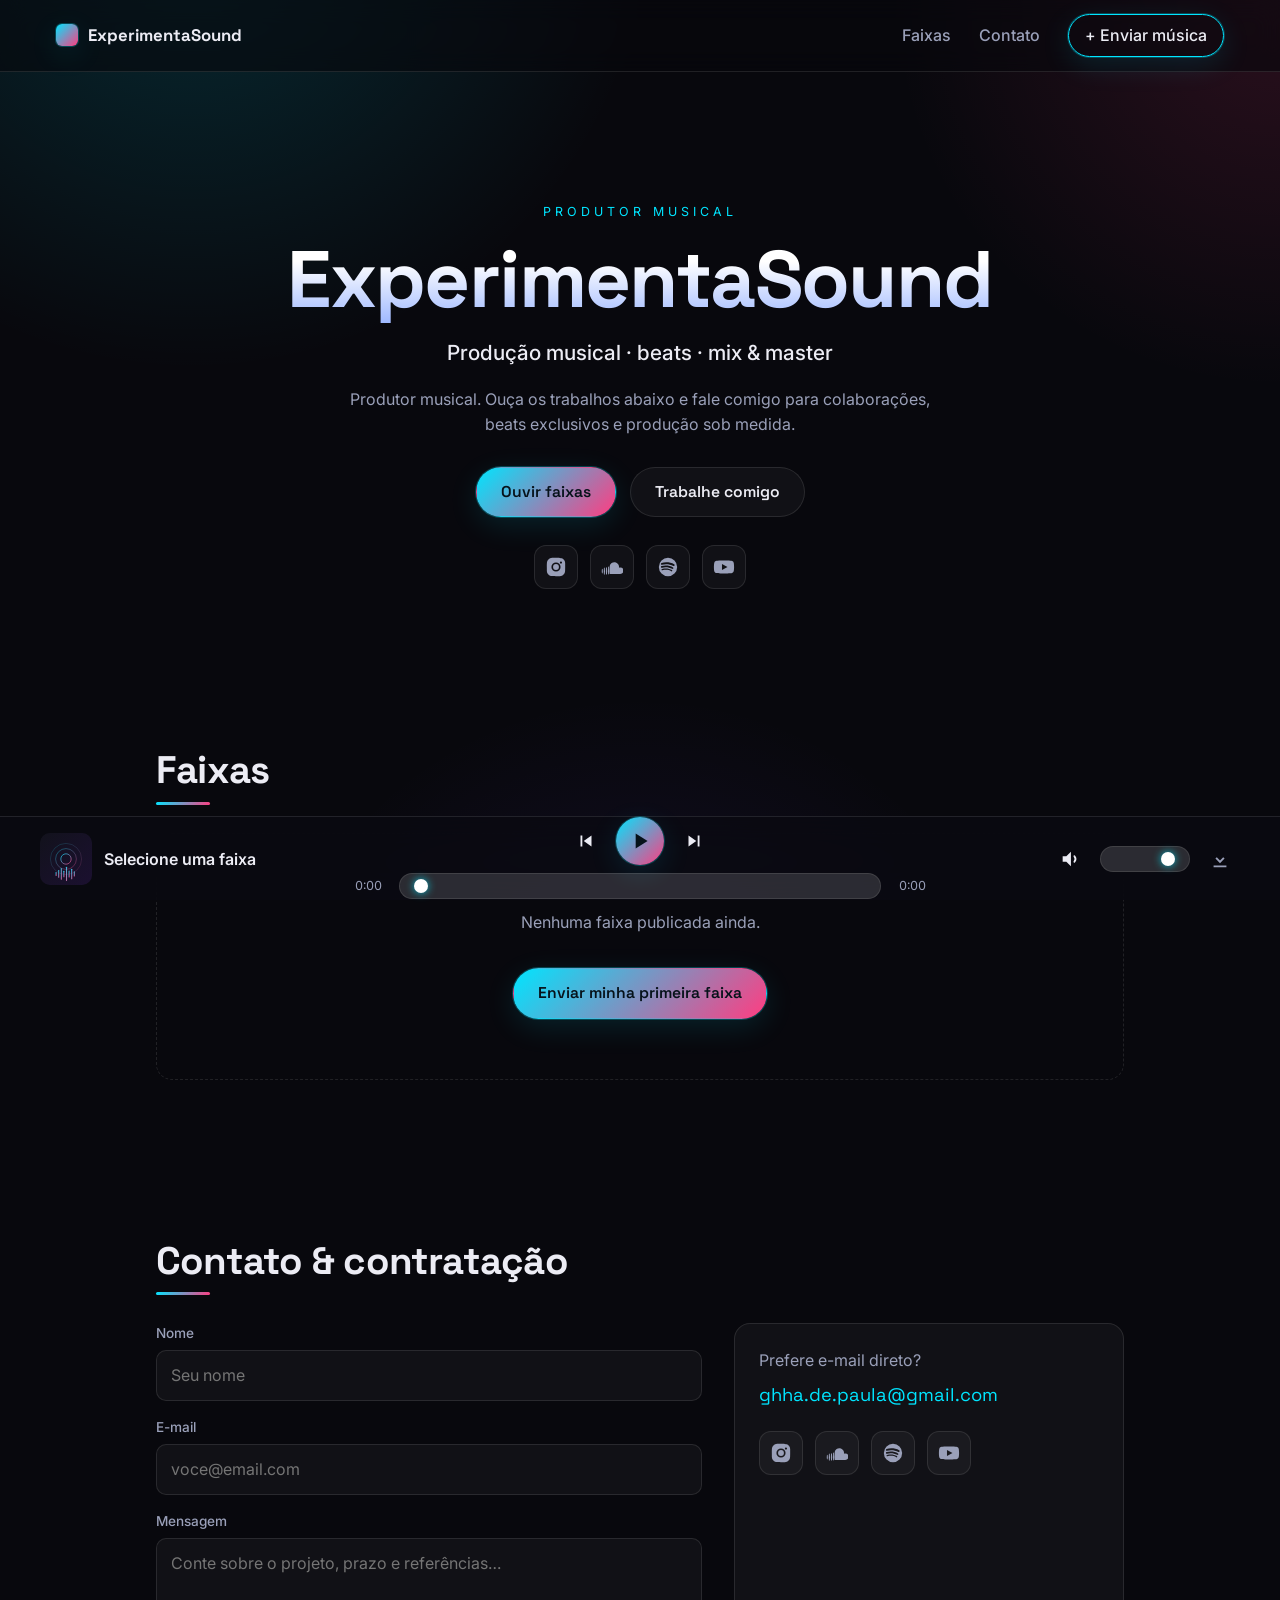
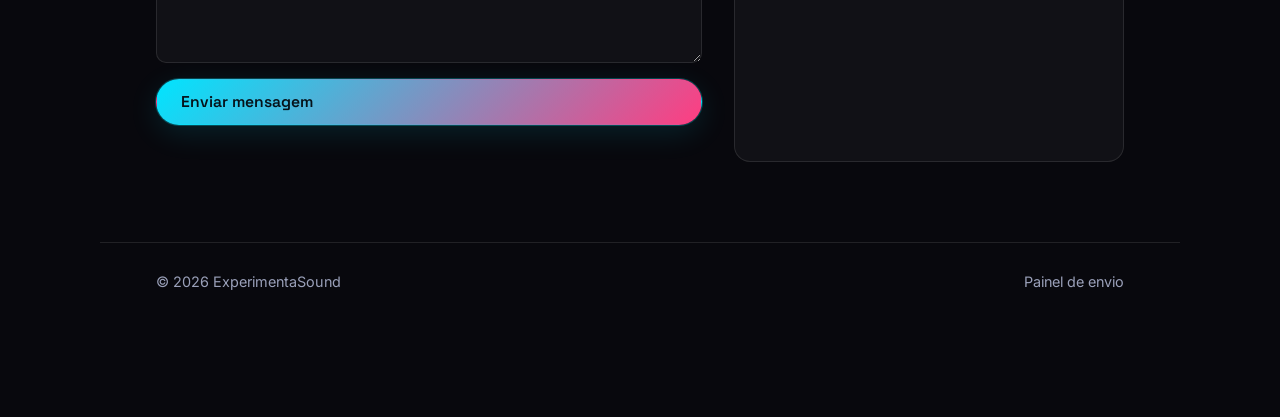
==== index.html @ d0bf810f "Add production-ready music producer site (GitHub Pages + Actions) Static dark/neon site for a music " ====
<!DOCTYPE html>
<html lang="pt-BR">
<head>
  <meta charset="UTF-8" />
  <meta name="viewport" content="width=device-width, initial-scale=1.0" />
  <meta name="description" content="Produtor musical — ouça as faixas, baixe e entre em contato para colaborações e produção." />
  <meta name="theme-color" content="#0a0a0f" />
  <meta property="og:title" content="ExperimentaSound — Produtor Musical" />
  <meta property="og:description" content="Ouça as faixas, baixe e entre em contato." />
  <meta property="og:type" content="website" />
  <title>ExperimentaSound · Produtor Musical</title>
  <link rel="icon" href="assets/default-cover.svg" />
  <link rel="preconnect" href="https://fonts.googleapis.com" />
  <link rel="preconnect" href="https://fonts.gstatic.com" crossorigin />
  <link href="https://fonts.googleapis.com/css2?family=Inter:wght@400;500;600&family=Space+Grotesk:wght@500;600;700&display=swap" rel="stylesheet" />
  <link rel="stylesheet" href="css/styles.css" />
</head>
<body>
  <div class="bg-glow" aria-hidden="true"></div>

  <header class="site-header">
    <a class="logo" href="#top">
      <span class="logo-mark" aria-hidden="true"></span>
      <span id="brand">ExperimentaSound</span>
    </a>
    <nav class="nav">
      <a href="#tracks-section">Faixas</a>
      <a href="#contact">Contato</a>
      <a class="nav-cta" href="admin.html">+ Enviar música</a>
    </nav>
  </header>

  <main id="top">
    <!-- HERO -->
    <section class="hero">
      <p class="eyebrow">Produtor Musical</p>
      <h1 id="hero-name">ExperimentaSound</h1>
      <p id="tagline" class="tagline">Produção musical · beats · mix &amp; master</p>
      <p id="bio" class="bio"></p>
      <div class="hero-actions">
        <a class="btn btn-primary" href="#tracks-section">Ouvir faixas</a>
        <a class="btn btn-outline" href="#contact">Trabalhe comigo</a>
      </div>
      <div id="socials" class="socials"></div>
    </section>

    <!-- TRACKS -->
    <section id="tracks-section" class="section">
      <div class="section-head">
        <h2>Faixas</h2>
        <span id="track-count" class="muted"></span>
      </div>
      <div id="tracks" class="track-grid"></div>
      <div id="empty-state" class="empty" hidden>
        <p>Nenhuma faixa publicada ainda.</p>
        <a class="btn btn-primary" href="admin.html">Enviar minha primeira faixa</a>
      </div>
    </section>

    <!-- CONTACT -->
    <section id="contact" class="section contact">
      <div class="section-head"><h2>Contato &amp; contratação</h2></div>
      <div class="contact-grid">
        <form id="contact-form" class="contact-form" novalidate>
          <div class="field">
            <label for="cf-name">Nome</label>
            <input id="cf-name" name="name" type="text" required placeholder="Seu nome" />
          </div>
          <div class="field">
            <label for="cf-email">E-mail</label>
            <input id="cf-email" name="email" type="email" required placeholder="voce@email.com" />
          </div>
          <div class="field">
            <label for="cf-message">Mensagem</label>
            <textarea id="cf-message" name="message" rows="4" required placeholder="Conte sobre o projeto, prazo e referências…"></textarea>
          </div>
          <button class="btn btn-primary" type="submit">Enviar mensagem</button>
          <p id="contact-status" class="status" role="status" aria-live="polite"></p>
        </form>
        <aside class="contact-aside">
          <p>Prefere e-mail direto?</p>
          <a id="contact-email" class="contact-email" href="#">contato</a>
          <div id="socials-foot" class="socials"></div>
        </aside>
      </div>
    </section>
  </main>

  <footer class="site-footer">
    <span>© <span id="year"></span> <span id="brand-foot">ExperimentaSound</span></span>
    <a href="admin.html">Painel de envio</a>
  </footer>

  <!-- PLAYER -->
  <div id="player" class="player" role="region" aria-label="Player de áudio">
    <div class="pl-track">
      <img id="pl-cover" class="pl-cover" src="assets/default-cover.svg" alt="" />
      <div class="pl-info">
        <span id="pl-title" class="pl-title">Selecione uma faixa</span>
        <span id="pl-artist" class="pl-artist"></span>
      </div>
    </div>

    <div class="pl-controls">
      <div class="pl-buttons">
        <button id="pl-prev" class="pl-btn" aria-label="Anterior"></button>
        <button id="pl-play" class="pl-btn pl-play" aria-label="Tocar"></button>
        <button id="pl-next" class="pl-btn" aria-label="Próxima"></button>
      </div>
      <div class="pl-seek-wrap">
        <span id="pl-current" class="pl-time">0:00</span>
        <input id="pl-seek" class="range" type="range" min="0" max="0" value="0" step="1" aria-label="Posição da faixa" />
        <span id="pl-duration" class="pl-time">0:00</span>
      </div>
    </div>

    <div class="pl-right">
      <button id="pl-volume-btn" class="pl-btn pl-vol-btn" aria-label="Mudo"></button>
      <input id="pl-volume" class="range range-vol" type="range" min="0" max="1" value="1" step="0.01" aria-label="Volume" />
      <a id="pl-download" class="pl-btn pl-dl" hidden aria-label="Baixar faixa"></a>
    </div>

    <audio id="audio" preload="metadata"></audio>
  </div>

  <script type="module" src="js/app.js"></script>
</body>
</html>
---- css/styles.css ----
:root {
  --bg: #08080d;
  --bg-2: #0d0d16;
  --surface: rgba(255, 255, 255, 0.04);
  --surface-2: rgba(255, 255, 255, 0.07);
  --border: rgba(255, 255, 255, 0.10);
  --text: #ececf4;
  --muted: #9aa0b9;
  --neon: #00e5ff;
  --neon-2: #ff3d81;
  --grad: linear-gradient(135deg, var(--neon), var(--neon-2));
  --radius: 16px;
  --radius-sm: 10px;
  --player-h: 84px;
  --shadow-neon: 0 0 0 1px rgba(0, 229, 255, .25), 0 8px 30px rgba(0, 229, 255, .12);
  --font-body: 'Inter', system-ui, -apple-system, Segoe UI, Roboto, Helvetica, Arial, sans-serif;
  --font-head: 'Space Grotesk', var(--font-body);
}

* { box-sizing: border-box; }
html { scroll-behavior: smooth; scroll-padding-top: 80px; }
body {
  margin: 0;
  font-family: var(--font-body);
  background: var(--bg);
  color: var(--text);
  line-height: 1.55;
  padding-bottom: calc(var(--player-h) + 12px);
  overflow-x: hidden;
}
h1, h2, h3 { font-family: var(--font-head); line-height: 1.1; letter-spacing: -.02em; margin: 0; }
a { color: inherit; text-decoration: none; }
img { display: block; max-width: 100%; }
.muted { color: var(--muted); }
.small { font-size: .85rem; }

/* ambient neon glow */
.bg-glow {
  position: fixed; inset: 0; z-index: -1; pointer-events: none;
  background:
    radial-gradient(60vw 60vw at 15% -10%, rgba(0, 229, 255, .16), transparent 60%),
    radial-gradient(55vw 55vw at 100% 0%, rgba(255, 61, 129, .14), transparent 55%),
    radial-gradient(50vw 50vw at 50% 120%, rgba(120, 70, 255, .12), transparent 60%),
    var(--bg);
}

/* header */
.site-header {
  position: sticky; top: 0; z-index: 50;
  display: flex; align-items: center; justify-content: space-between;
  padding: 14px clamp(16px, 5vw, 56px);
  backdrop-filter: blur(12px);
  background: rgba(8, 8, 13, .6);
  border-bottom: 1px solid var(--border);
}
.logo { display: flex; align-items: center; gap: 10px; font-family: var(--font-head); font-weight: 700; font-size: 1.05rem; }
.logo-mark { width: 22px; height: 22px; border-radius: 6px; background: var(--grad); box-shadow: var(--shadow-neon); }
.nav { display: flex; align-items: center; gap: clamp(12px, 3vw, 28px); font-weight: 500; }
.nav a { color: var(--muted); transition: color .2s; }
.nav a:hover { color: var(--text); }
.nav-cta {
  color: var(--text) !important; padding: 8px 16px; border-radius: 999px;
  border: 1px solid var(--neon); box-shadow: var(--shadow-neon);
}
.nav-cta:hover { background: rgba(0, 229, 255, .1); }

/* hero */
.hero {
  text-align: center; padding: clamp(60px, 12vw, 130px) clamp(16px, 5vw, 56px) clamp(40px, 7vw, 80px);
  max-width: 880px; margin: 0 auto;
}
.eyebrow { text-transform: uppercase; letter-spacing: .32em; font-size: .78rem; color: var(--neon); margin: 0 0 14px; }
.hero h1 { font-size: clamp(2.4rem, 8vw, 5rem); font-weight: 700; overflow-wrap: break-word; word-break: break-word; max-width: 100%; }
.hero h1 {
  background: linear-gradient(180deg, #fff 30%, #9fb9ff);
  -webkit-background-clip: text; background-clip: text; color: transparent;
}
.tagline { font-size: clamp(1rem, 2.5vw, 1.3rem); color: var(--text); margin: 14px 0 0; font-weight: 500; }
.bio { color: var(--muted); max-width: 620px; margin: 18px auto 0; }
.hero-actions { display: flex; gap: 14px; justify-content: center; flex-wrap: wrap; margin-top: 30px; }

/* buttons */
.btn {
  display: inline-flex; align-items: center; gap: 8px; cursor: pointer;
  font-family: var(--font-head); font-weight: 600; font-size: .98rem;
  padding: 12px 24px; border-radius: 999px; border: 1px solid transparent;
  transition: transform .15s, box-shadow .2s, background .2s, border-color .2s;
}
.btn:active { transform: translateY(1px); }
.btn-primary { background: var(--grad); color: #06121a; box-shadow: var(--shadow-neon); }
.btn-primary:hover { box-shadow: 0 0 0 1px rgba(0, 229, 255, .5), 0 10px 40px rgba(0, 229, 255, .3); }
.btn-outline { border-color: var(--border); color: var(--text); background: var(--surface); }
.btn-outline:hover { border-color: var(--neon); }
.btn-ghost { background: none; border: 1px solid var(--border); color: var(--muted); padding: 8px 14px; border-radius: 999px; font-family: var(--font-head); cursor: pointer; }
.btn-ghost:hover { color: var(--text); border-color: var(--neon); }
.btn-ghost.danger:hover { color: var(--neon-2); border-color: var(--neon-2); }
.btn svg { width: 18px; height: 18px; fill: currentColor; }
.btn:disabled { opacity: .55; cursor: not-allowed; }

/* socials */
.socials { display: flex; gap: 12px; justify-content: center; flex-wrap: wrap; margin-top: 28px; }
.social {
  width: 44px; height: 44px; display: grid; place-items: center; border-radius: 12px;
  border: 1px solid var(--border); background: var(--surface); color: var(--muted);
  transition: color .2s, border-color .2s, transform .15s;
}
.social svg { width: 22px; height: 22px; fill: currentColor; }
.social:hover { color: var(--neon); border-color: var(--neon); transform: translateY(-2px); }

/* sections */
.section { max-width: 1080px; margin: 0 auto; padding: clamp(40px, 7vw, 80px) clamp(16px, 5vw, 56px); }
.section-head { display: flex; align-items: baseline; gap: 14px; margin-bottom: 28px; }
.section-head h2 { font-size: clamp(1.6rem, 4vw, 2.4rem); }
.section-head h2::after { content: ''; display: block; width: 54px; height: 3px; margin-top: 10px; background: var(--grad); border-radius: 3px; }

/* track grid */
.track-grid { display: grid; grid-template-columns: repeat(auto-fill, minmax(220px, 1fr)); gap: 20px; }
.card {
  background: var(--surface); border: 1px solid var(--border); border-radius: var(--radius);
  overflow: hidden; cursor: pointer; transition: transform .18s, border-color .2s, box-shadow .25s;
  outline: none;
}
.card:hover, .card:focus-visible { transform: translateY(-4px); border-color: rgba(0, 229, 255, .5); box-shadow: var(--shadow-neon); }
.card.is-playing { border-color: var(--neon); box-shadow: var(--shadow-neon); }
.card-art { position: relative; aspect-ratio: 1 / 1; background: var(--bg-2); }
.card-art img { width: 100%; height: 100%; object-fit: cover; }
.card-play {
  position: absolute; right: 12px; bottom: 12px; width: 48px; height: 48px; border-radius: 50%;
  display: grid; place-items: center; background: var(--grad); color: #06121a;
  box-shadow: var(--shadow-neon); transform: translateY(8px); opacity: 0; transition: .2s;
}
.card-play svg { width: 24px; height: 24px; fill: currentColor; }
.card:hover .card-play, .card:focus-visible .card-play, .card.is-playing .card-play { opacity: 1; transform: translateY(0); }
.card-meta { padding: 14px 16px 16px; }
.card-title { font-size: 1.05rem; font-weight: 600; white-space: nowrap; overflow: hidden; text-overflow: ellipsis; }
.card-sub { margin: 4px 0 0; color: var(--muted); font-size: .9rem; }
.card-foot { display: flex; align-items: center; justify-content: space-between; margin-top: 10px; min-height: 22px; }
.card-dur { color: var(--muted); font-size: .82rem; font-variant-numeric: tabular-nums; }
.card-dl { color: var(--muted); display: inline-grid; place-items: center; width: 34px; height: 34px; border-radius: 8px; border: 1px solid var(--border); margin-left: auto; }
.card-dl svg { width: 18px; height: 18px; fill: currentColor; }
.card-dl:hover { color: var(--neon); border-color: var(--neon); }
.badge { position: absolute; top: 10px; left: 10px; font-size: .68rem; text-transform: uppercase; letter-spacing: .08em; padding: 3px 8px; border-radius: 999px; font-weight: 600; }
.badge-local { background: rgba(255, 61, 129, .18); color: #ff90b8; border: 1px solid rgba(255, 61, 129, .4); }

/* empty */
.empty { text-align: center; padding: 60px 20px; border: 1px dashed var(--border); border-radius: var(--radius); color: var(--muted); }
.empty .btn { margin-top: 18px; }

/* contact */
.contact-grid { display: grid; grid-template-columns: 1.4fr 1fr; gap: 32px; }
.contact-form { display: grid; gap: 16px; }
.field { display: grid; gap: 6px; }
.field label { font-size: .85rem; color: var(--muted); font-weight: 500; }
input, textarea {
  width: 100%; font: inherit; color: var(--text);
  background: var(--surface); border: 1px solid var(--border); border-radius: var(--radius-sm);
  padding: 12px 14px; transition: border-color .2s, box-shadow .2s;
}
input:focus, textarea:focus { outline: none; border-color: var(--neon); box-shadow: 0 0 0 3px rgba(0, 229, 255, .15); }
textarea { resize: vertical; }
.contact-aside { background: var(--surface); border: 1px solid var(--border); border-radius: var(--radius); padding: 24px; }
.contact-aside p { margin: 0 0 8px; color: var(--muted); }
.contact-email { font-family: var(--font-head); font-size: 1.15rem; color: var(--neon); word-break: break-all; }
.contact-aside .socials { justify-content: flex-start; margin-top: 22px; }
.status { font-size: .9rem; color: var(--muted); margin: 4px 0 0; min-height: 1.2em; }
.status.ok { color: #56e39f; }
.status.err { color: #ff7a9c; }

/* footer */
.site-footer {
  max-width: 1080px; margin: 0 auto; padding: 28px clamp(16px, 5vw, 56px);
  display: flex; justify-content: space-between; align-items: center; gap: 16px;
  border-top: 1px solid var(--border); color: var(--muted); font-size: .9rem;
}
.site-footer a { color: var(--muted); }
.site-footer a:hover { color: var(--neon); }

/* player */
.player {
  position: fixed; left: 0; right: 0; bottom: 0; z-index: 60; height: var(--player-h);
  display: grid; grid-template-columns: minmax(180px, 1fr) 2fr minmax(160px, 1fr);
  align-items: center; gap: 18px; padding: 0 clamp(14px, 4vw, 40px);
  background: rgba(10, 10, 18, .82); backdrop-filter: blur(18px);
  border-top: 1px solid var(--border);
  transform: translateY(0); transition: opacity .3s;
}
.pl-track { display: flex; align-items: center; gap: 12px; min-width: 0; }
.pl-cover { width: 52px; height: 52px; border-radius: 10px; object-fit: cover; background: var(--bg-2); flex: none; }
.pl-info { display: flex; flex-direction: column; min-width: 0; }
.pl-title { font-weight: 600; white-space: nowrap; overflow: hidden; text-overflow: ellipsis; }
.pl-artist { color: var(--muted); font-size: .85rem; white-space: nowrap; overflow: hidden; text-overflow: ellipsis; }
.pl-controls { display: flex; flex-direction: column; gap: 6px; justify-content: center; }
.pl-buttons { display: flex; align-items: center; justify-content: center; gap: 10px; }
.pl-btn {
  background: none; border: none; color: var(--text); cursor: pointer;
  width: 40px; height: 40px; border-radius: 50%; display: grid; place-items: center; transition: color .2s, background .2s;
}
.pl-btn svg { width: 22px; height: 22px; fill: currentColor; }
.pl-btn:hover { color: var(--neon); }
.pl-play { width: 48px; height: 48px; background: var(--grad); color: #06121a; box-shadow: var(--shadow-neon); }
.pl-play:hover { color: #06121a; }
.pl-play svg { width: 26px; height: 26px; }
.pl-seek-wrap { display: flex; align-items: center; gap: 10px; }
.pl-time { font-size: .78rem; color: var(--muted); font-variant-numeric: tabular-nums; min-width: 38px; text-align: center; }
.pl-right { display: flex; align-items: center; justify-content: flex-end; gap: 8px; }
.pl-dl { color: var(--muted); }
.pl-dl:hover { color: var(--neon); }

/* range inputs with neon fill */
.range {
  -webkit-appearance: none; appearance: none; height: 5px; border-radius: 999px; cursor: pointer; flex: 1;
  background: linear-gradient(var(--grad)) no-repeat, rgba(255, 255, 255, .14);
  background-size: var(--fill, 0%) 100%; background-color: rgba(255, 255, 255, .14);
}
.range::-webkit-slider-thumb { -webkit-appearance: none; appearance: none; width: 14px; height: 14px; border-radius: 50%; background: #fff; box-shadow: 0 0 8px rgba(0, 229, 255, .8); }
.range::-moz-range-thumb { width: 14px; height: 14px; border: none; border-radius: 50%; background: #fff; box-shadow: 0 0 8px rgba(0, 229, 255, .8); }
.range-vol { flex: none; width: 90px; }

/* responsive */
@media (max-width: 860px) {
  .contact-grid { grid-template-columns: 1fr; }
}
@media (max-width: 720px) {
  .nav a:not(.nav-cta) { display: none; }
  .player { grid-template-columns: 1fr auto; grid-template-areas: 'track right' 'controls controls'; gap: 8px 12px; height: auto; padding: 10px clamp(14px, 4vw, 40px); }
  .pl-track { grid-area: track; }
  .pl-right { grid-area: right; }
  .pl-controls { grid-area: controls; }
  .range-vol, .pl-vol-btn { display: none; }
  body { padding-bottom: 130px; }
}
@media (prefers-reduced-motion: reduce) {
  * { scroll-behavior: auto; transition: none !important; }
}
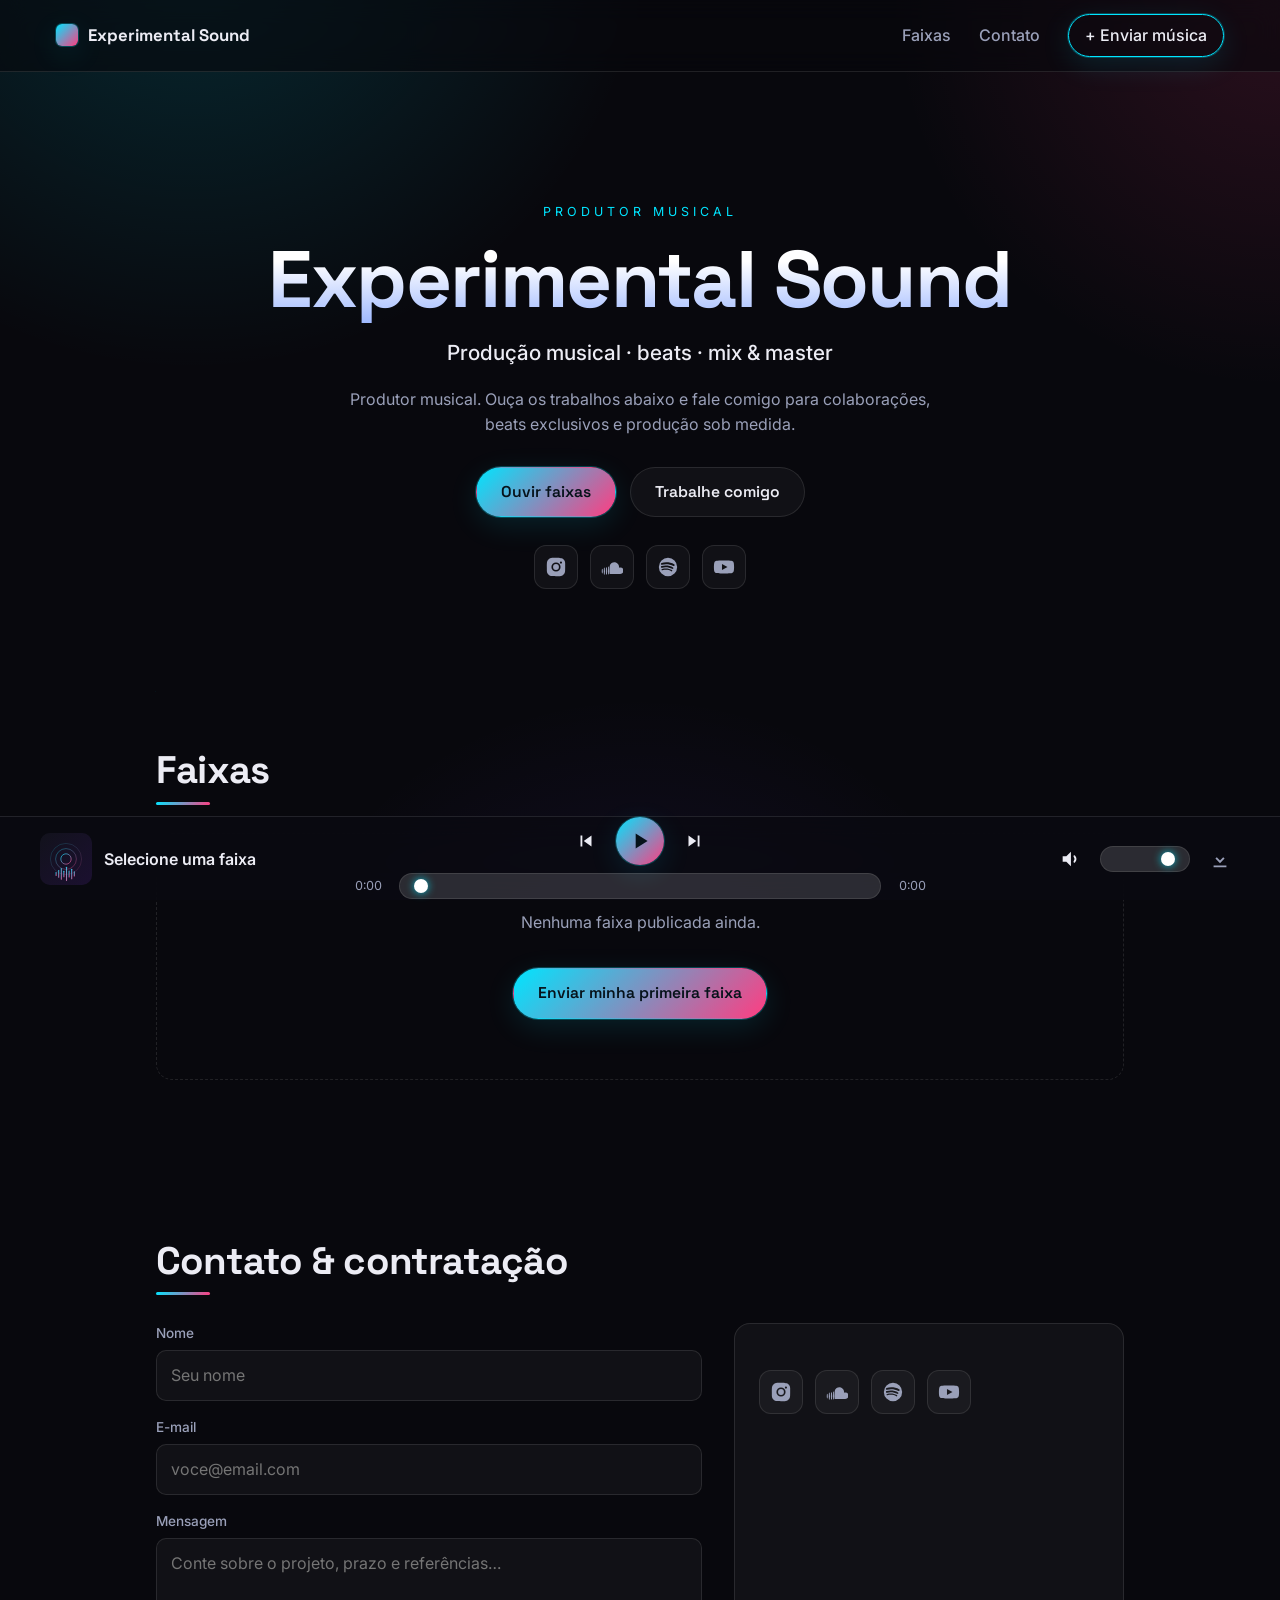
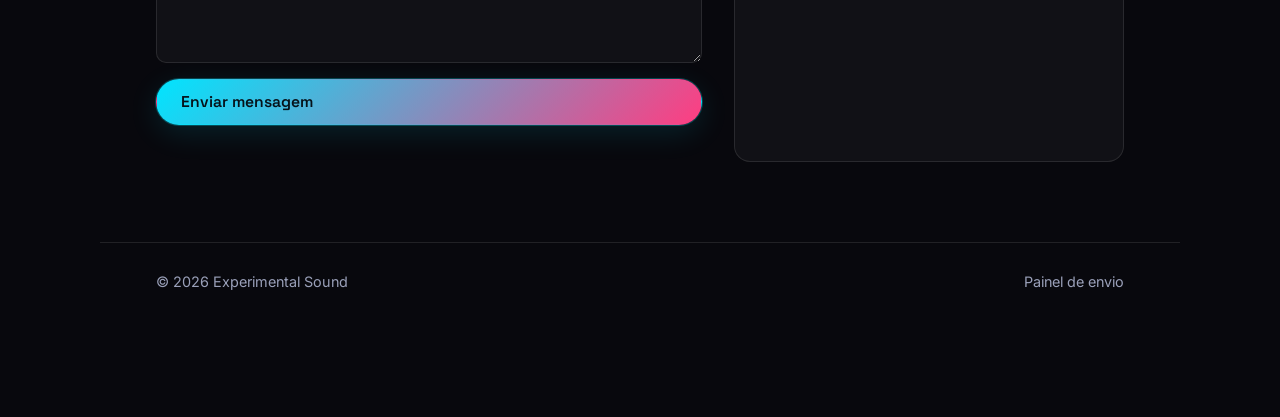
==== commit 09f97303: "Rename brand to "Experimental Sound" and remove personal e-mail - Update brand/title across index, a" ====
--- a/index.html
+++ b/index.html
@@ -5,10 +5,10 @@
   <meta name="viewport" content="width=device-width, initial-scale=1.0" />
   <meta name="description" content="Produtor musical — ouça as faixas, baixe e entre em contato para colaborações e produção." />
   <meta name="theme-color" content="#0a0a0f" />
-  <meta property="og:title" content="ExperimentaSound — Produtor Musical" />
+  <meta property="og:title" content="Experimental Sound — Produtor Musical" />
   <meta property="og:description" content="Ouça as faixas, baixe e entre em contato." />
   <meta property="og:type" content="website" />
-  <title>ExperimentaSound · Produtor Musical</title>
+  <title>Experimental Sound · Produtor Musical</title>
   <link rel="icon" href="assets/default-cover.svg" />
   <link rel="preconnect" href="https://fonts.googleapis.com" />
   <link rel="preconnect" href="https://fonts.gstatic.com" crossorigin />
@@ -21,7 +21,7 @@
   <header class="site-header">
     <a class="logo" href="#top">
       <span class="logo-mark" aria-hidden="true"></span>
-      <span id="brand">ExperimentaSound</span>
+      <span id="brand">Experimental Sound</span>
     </a>
     <nav class="nav">
       <a href="#tracks-section">Faixas</a>
@@ -34,7 +34,7 @@
     <!-- HERO -->
     <section class="hero">
       <p class="eyebrow">Produtor Musical</p>
-      <h1 id="hero-name">ExperimentaSound</h1>
+      <h1 id="hero-name">Experimental Sound</h1>
       <p id="tagline" class="tagline">Produção musical · beats · mix &amp; master</p>
       <p id="bio" class="bio"></p>
       <div class="hero-actions">
@@ -78,7 +78,7 @@
           <p id="contact-status" class="status" role="status" aria-live="polite"></p>
         </form>
         <aside class="contact-aside">
-          <p>Prefere e-mail direto?</p>
+          <p id="contact-email-label">Prefere e-mail direto?</p>
           <a id="contact-email" class="contact-email" href="#">contato</a>
           <div id="socials-foot" class="socials"></div>
         </aside>
@@ -87,7 +87,7 @@
   </main>
 
   <footer class="site-footer">
-    <span>© <span id="year"></span> <span id="brand-foot">ExperimentaSound</span></span>
+    <span>© <span id="year"></span> <span id="brand-foot">Experimental Sound</span></span>
     <a href="admin.html">Painel de envio</a>
   </footer>
 
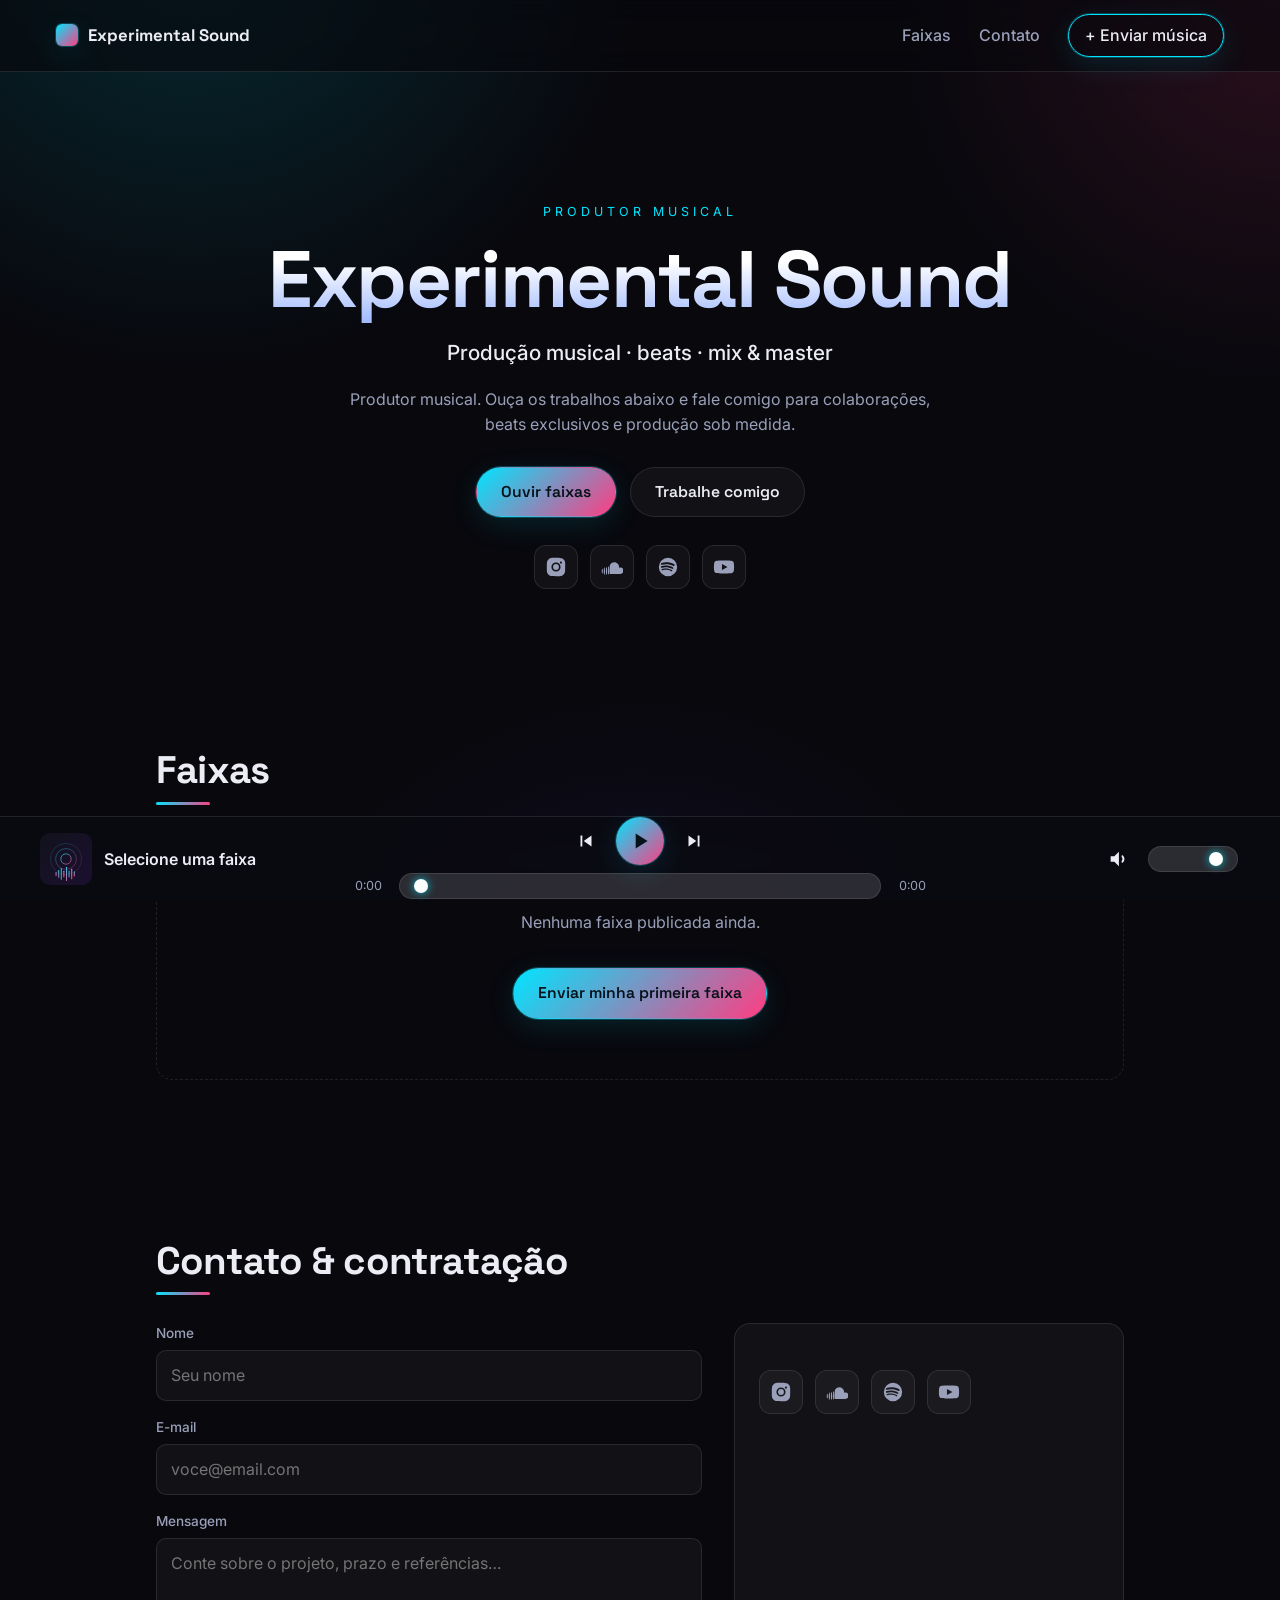
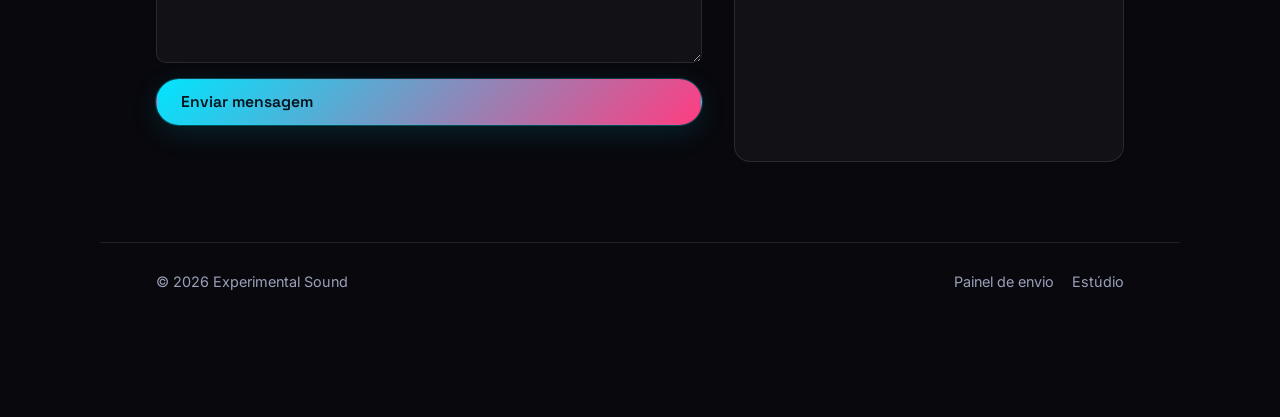
==== commit e709085d: "Add private Studio workspace (projects, metronome, lyrics & chords) New producer work tool at studio" ====
--- a/index.html
+++ b/index.html
@@ -88,7 +88,10 @@
 
   <footer class="site-footer">
     <span>© <span id="year"></span> <span id="brand-foot">Experimental Sound</span></span>
-    <a href="admin.html">Painel de envio</a>
+    <span class="footer-links">
+      <a href="admin.html">Painel de envio</a>
+      <a href="studio.html">Estúdio</a>
+    </span>
   </footer>
 
   <!-- PLAYER -->
--- a/css/styles.css
+++ b/css/styles.css
@@ -18,6 +18,7 @@
 }
 
 * { box-sizing: border-box; }
+[hidden] { display: none !important; }
 html { scroll-behavior: smooth; scroll-padding-top: 80px; }
 body {
   margin: 0;
@@ -174,6 +175,7 @@
 }
 .site-footer a { color: var(--muted); }
 .site-footer a:hover { color: var(--neon); }
+.footer-links { display: flex; gap: 18px; }
 
 /* player */
 .player {
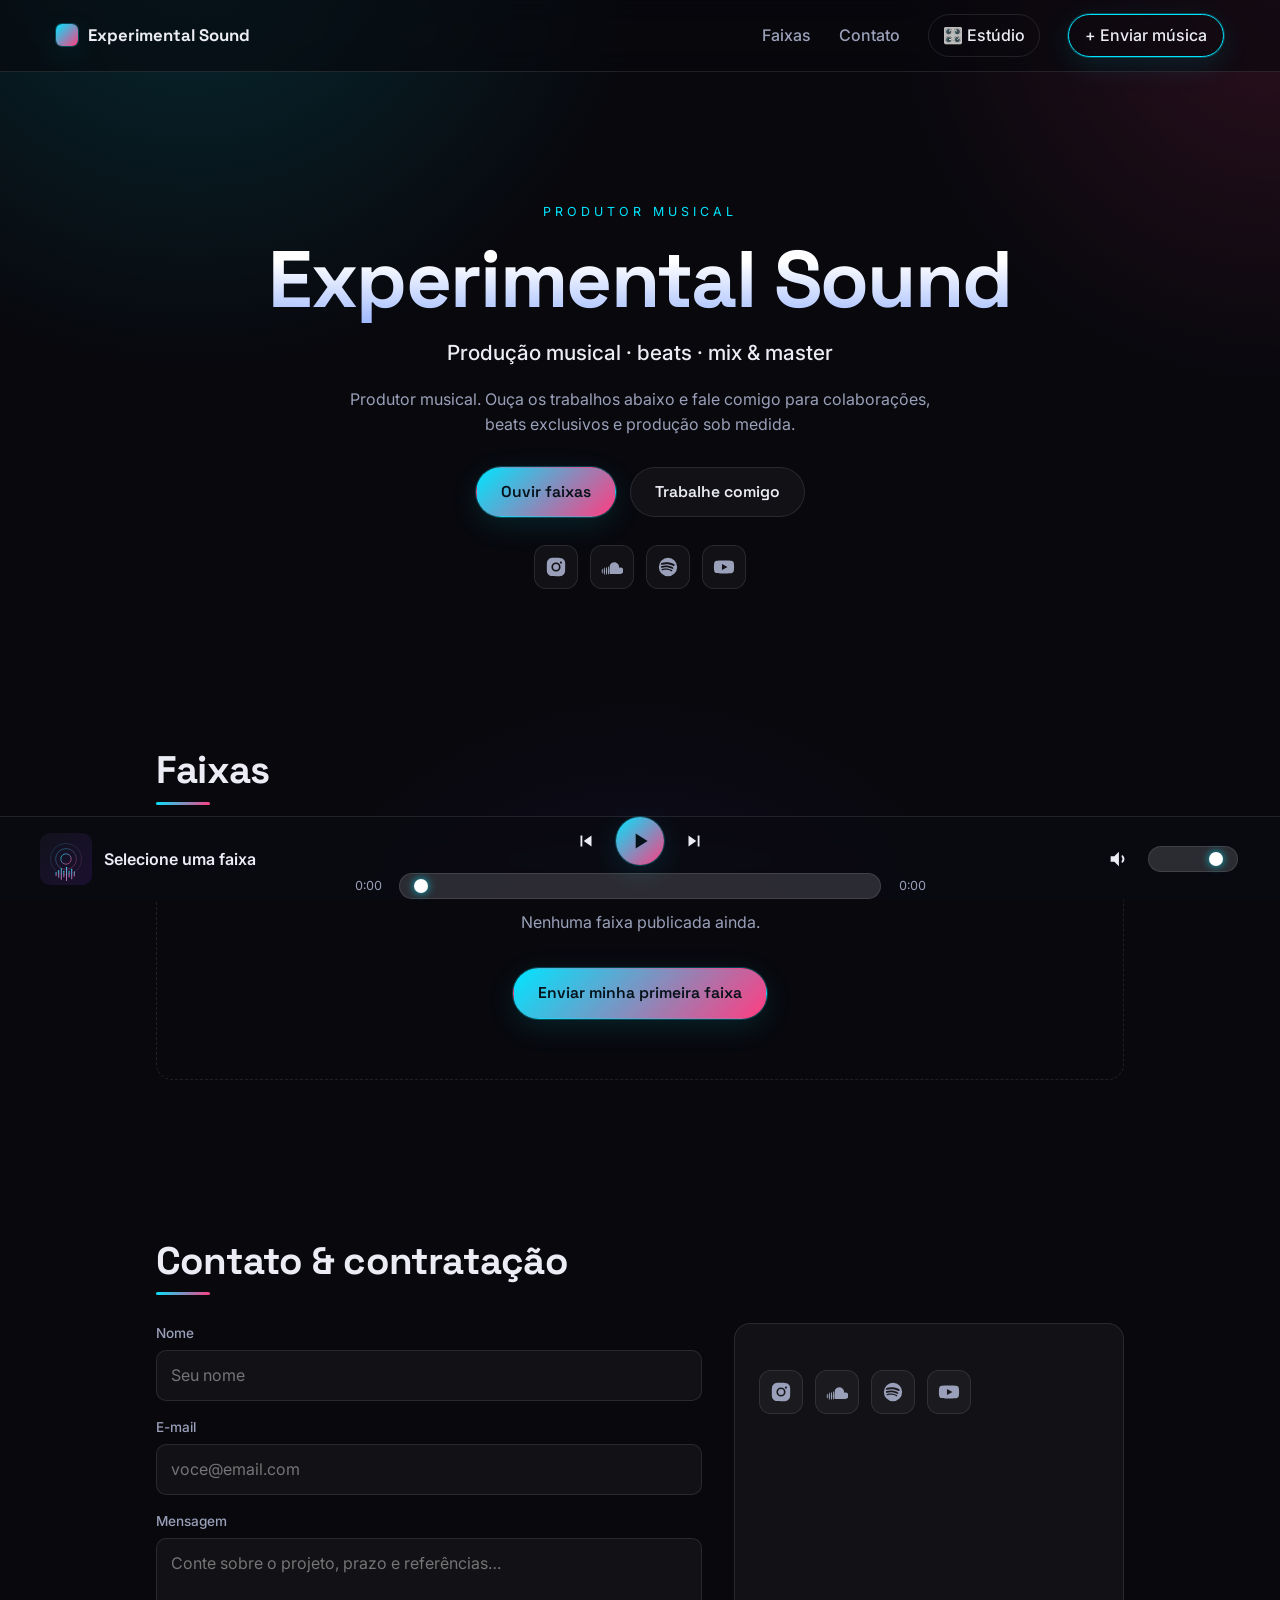
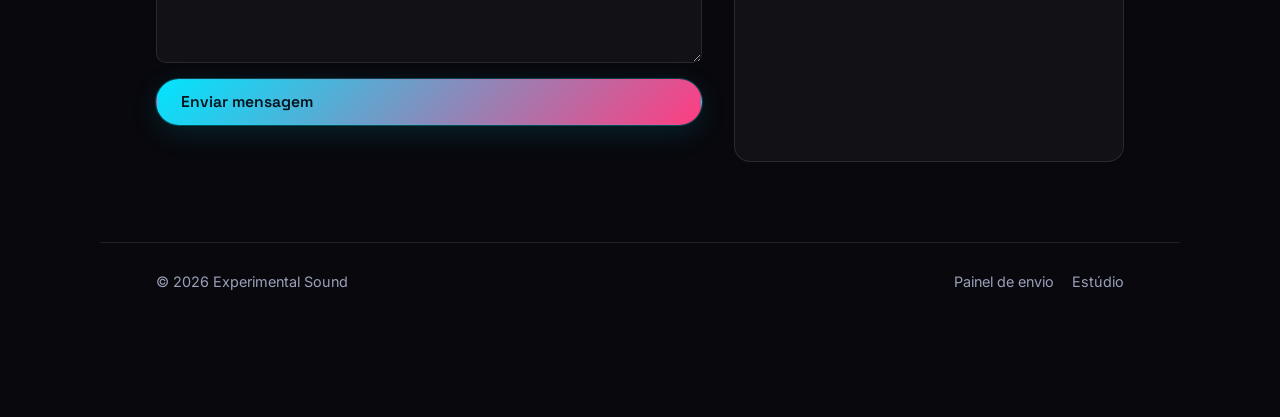
==== commit 6fb6b2ff: "Make Studio easy to find: add it to the top nav The footer link was too discreet. Add a visible "🎛️ " ====
--- a/index.html
+++ b/index.html
@@ -26,6 +26,7 @@
     <nav class="nav">
       <a href="#tracks-section">Faixas</a>
       <a href="#contact">Contato</a>
+      <a class="nav-studio" href="studio.html">🎛️ Estúdio</a>
       <a class="nav-cta" href="admin.html">+ Enviar música</a>
     </nav>
   </header>
--- a/css/styles.css
+++ b/css/styles.css
@@ -64,6 +64,11 @@
   border: 1px solid var(--neon); box-shadow: var(--shadow-neon);
 }
 .nav-cta:hover { background: rgba(0, 229, 255, .1); }
+.nav-studio {
+  color: var(--text) !important; display: inline-flex; align-items: center; gap: 6px;
+  padding: 8px 14px; border-radius: 999px; border: 1px solid var(--border);
+}
+.nav-studio:hover { color: var(--neon) !important; border-color: var(--neon); }
 
 /* hero */
 .hero {
@@ -223,7 +228,10 @@
   .contact-grid { grid-template-columns: 1fr; }
 }
 @media (max-width: 720px) {
-  .nav a:not(.nav-cta) { display: none; }
+  .nav a:not(.nav-cta):not(.nav-studio) { display: none; }
+  .nav { gap: 8px; }
+  .nav-studio, .nav-cta { padding: 7px 12px; font-size: .9rem; }
+  .site-header { padding-left: 14px; padding-right: 14px; }
   .player { grid-template-columns: 1fr auto; grid-template-areas: 'track right' 'controls controls'; gap: 8px 12px; height: auto; padding: 10px clamp(14px, 4vw, 40px); }
   .pl-track { grid-area: track; }
   .pl-right { grid-area: right; }
